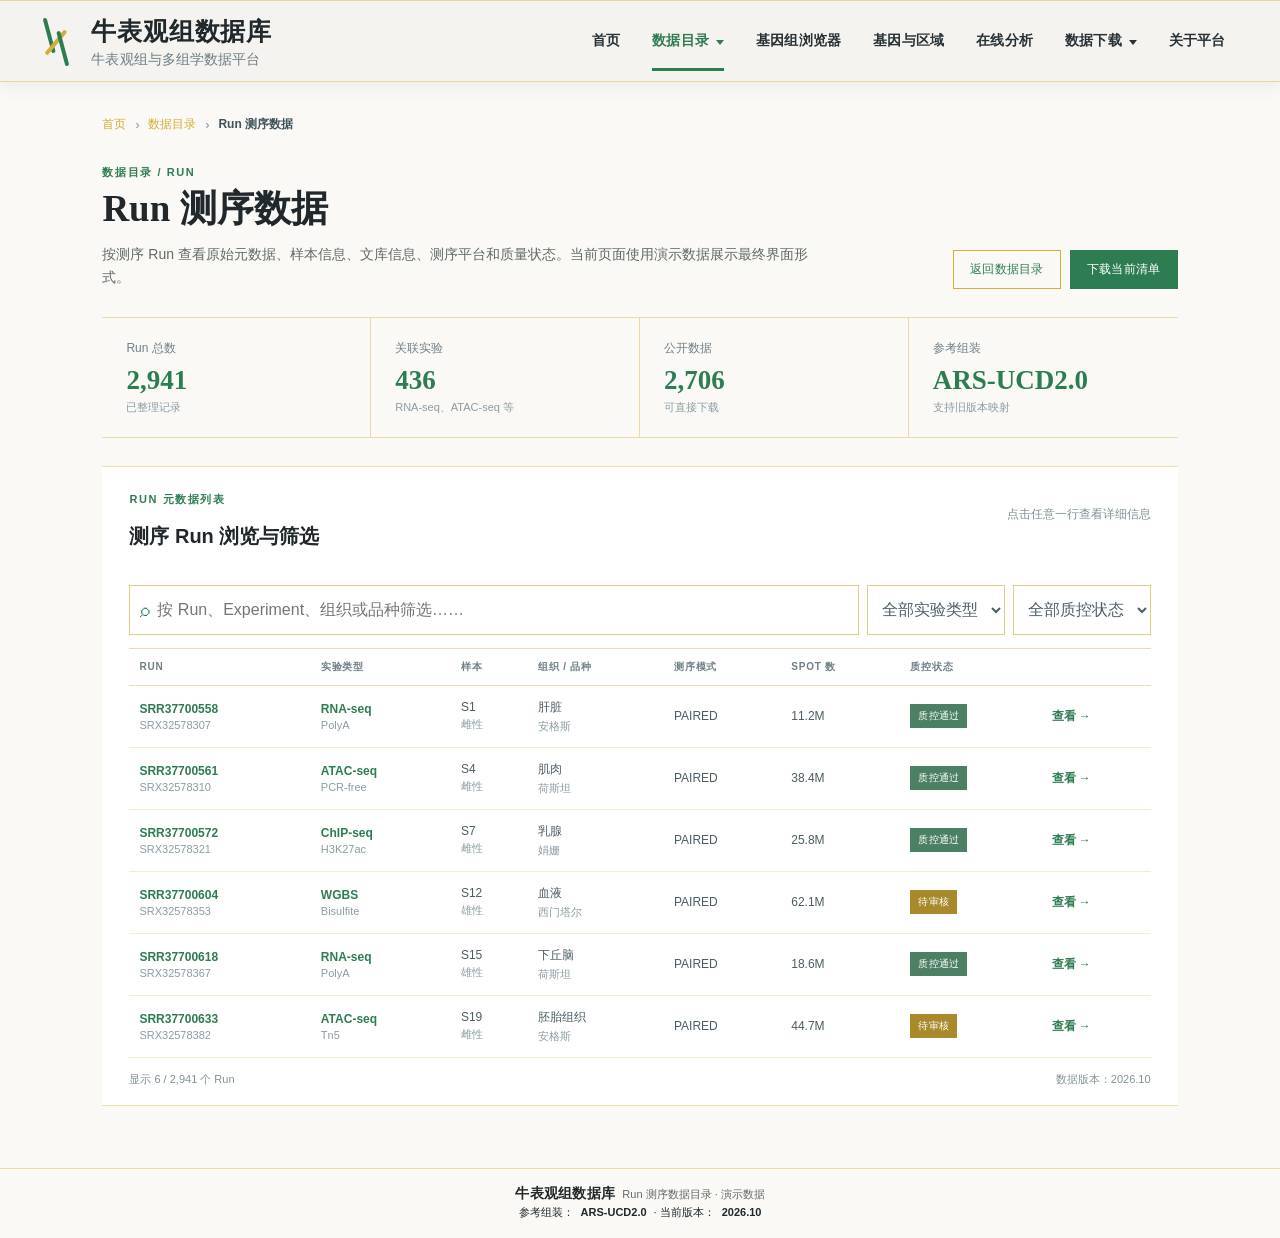
==== run.html @ 30abdaf6 "Deploy bovine demo site" ====
<!doctype html>
<html lang="zh-CN">
  <head>
    <meta charset="UTF-8" />
    <meta name="viewport" content="width=device-width, initial-scale=1.0" />
    <title>Run 测序数据 | 牛表观组数据库</title>
    <link rel="stylesheet" href="styles.css" />
  </head>
  <body>
    <header class="site-header">
      <div class="brand-strip">
        <div class="brand-wrap">
          <div class="brand-mark" aria-hidden="true"><span></span><span></span><span></span></div>
          <div>
            <div class="brand-title">牛表观组数据库</div>
            <div class="brand-subtitle">牛表观组与多组学数据平台</div>
          </div>
        </div>
      </div>
      <nav class="main-nav" aria-label="主导航">
        <a href="index.html">首页</a>
        <div class="nav-dropdown">
          <button class="nav-trigger active" type="button" aria-expanded="false">数据目录 <span class="nav-caret" aria-hidden="true"></span></button>
          <div class="dropdown-menu"><a href="run.html">Run 测序数据</a></div>
        </div>
        <a href="index.html#browser">基因组浏览器</a>
        <a href="index.html#gene">基因与区域</a>
        <a href="index.html#analysis">在线分析</a>
        <a href="index.html#downloads">数据下载 <span class="nav-caret" aria-hidden="true"></span></a>
        <a href="index.html#about">关于平台</a>
      </nav>
    </header>

    <main id="run-page">
      <div class="breadcrumb"><a href="index.html">首页</a><span>›</span><a href="index.html#catalog">数据目录</a><span>›</span><strong>Run 测序数据</strong></div>
      <section class="run-page-intro">
        <div>
          <div class="section-kicker">数据目录 / RUN</div>
          <h1>Run 测序数据</h1>
          <p>按测序 Run 查看原始元数据、样本信息、文库信息、测序平台和质量状态。当前页面使用演示数据展示最终界面形式。</p>
        </div>
        <div class="run-page-actions"><a class="button ghost" href="index.html#catalog">返回数据目录</a><button class="button primary" type="button">下载当前清单</button></div>
      </section>

      <section class="run-overview" aria-label="Run 数据概览">
        <div><span>Run 总数</span><strong>2,941</strong><small>已整理记录</small></div>
        <div><span>关联实验</span><strong>436</strong><small>RNA-seq、ATAC-seq 等</small></div>
        <div><span>公开数据</span><strong>2,706</strong><small>可直接下载</small></div>
        <div><span>参考组装</span><strong>ARS-UCD2.0</strong><small>支持旧版本映射</small></div>
      </section>

      <section class="runs-card run-data-section" id="run-data">
        <div class="panel-heading runs-heading"><div><div class="section-kicker">RUN 元数据列表</div><h2>测序 Run 浏览与筛选</h2></div><span class="table-note">点击任意一行查看详细信息</span></div>
        <div class="table-tools">
          <label class="table-search"><span>⌕</span><input id="runSearch" type="search" placeholder="按 Run、Experiment、组织或品种筛选……" /></label>
          <select id="assayFilter"><option value="all">全部实验类型</option><option value="RNA-seq">RNA-seq</option><option value="ATAC-seq">ATAC-seq</option><option value="ChIP-seq">ChIP-seq</option><option value="WGBS">WGBS</option></select>
          <select id="statusFilter"><option value="all">全部质控状态</option><option value="QC passed">质控通过</option><option value="Review">待审核</option></select>
        </div>
        <div class="table-wrap">
          <table>
            <thead><tr><th>Run</th><th>实验类型</th><th>样本</th><th>组织 / 品种</th><th>测序模式</th><th>Spot 数</th><th>质控状态</th><th></th></tr></thead>
            <tbody id="runTableBody"></tbody>
          </table>
        </div>
        <div class="table-footer"><span id="runCount">显示 6 / 2,941 个 Run</span><span>数据版本：2026.10</span></div>
      </section>
    </main>

    <footer class="site-footer"><div><strong>牛表观组数据库</strong><span>Run 测序数据目录 · 演示数据</span></div><div>参考组装：<b>ARS-UCD2.0</b> · 当前版本：<b>2026.10</b></div></footer>

    <div id="runDrawer" class="drawer-backdrop" aria-hidden="true">
      <aside class="run-drawer" role="dialog" aria-modal="true" aria-labelledby="drawerTitle">
        <button id="closeDrawer" class="close-button" type="button" aria-label="关闭">×</button>
        <div class="section-kicker">RUN 详情</div><h2 id="drawerTitle">SRR37700558</h2><p id="drawerSubtitle" class="drawer-subtitle">RNA-seq · S1 · 雌性</p>
        <div id="drawerBody" class="drawer-grid"></div>
        <div class="drawer-actions"><button class="button primary" type="button">打开浏览器</button><button class="button ghost" type="button">下载元数据</button></div>
      </aside>
    </div>
    <script src="app.js"></script>
  </body>
</html>
---- styles.css ----
:root {
  --maroon: #2E7D52;
  --maroon-dark: #246441;
  --ink: #20282c;
  --muted: #626a65;
  --paper: #ffffff;
  --surface: #FAF9F6;
  --cream: #FAF9F6;
  --line: rgba(212, 175, 55, .42);
  --gold: #D4AF37;
  --nav-bg: #f4f3ef;
  --nav-bg-hover: #f4f3ef;
  --nav-text: #273136;
  --shadow: 0 10px 30px rgba(56, 67, 54, .08);
}

* { box-sizing: border-box; }
html { scroll-behavior: smooth; }
body { margin: 0; overflow-x: hidden; background: var(--cream); color: var(--ink); font-family: Arial, Helvetica, sans-serif; }
a { color: inherit; text-decoration: none; }
button, input, select { font: inherit; }
.site-header { position: sticky; top: 0; z-index: 15; max-width: none; margin: 0; padding: 0 3vw; background: var(--nav-bg); border-top: 1px solid var(--line); border-bottom: 1px solid var(--line); display: flex; align-items: center; justify-content: space-between; gap: 18px; box-shadow: 0 4px 16px rgba(56, 67, 54, .08); }
.brand-strip { min-height: 78px; flex: 1 1 auto; padding: 9px 0 7px; display: flex; align-items: center; justify-content: space-between; gap: 16px; }
.brand-wrap { display: flex; align-items: center; gap: 17px; }
.brand-mark { width: 36px; height: 46px; position: relative; display: flex; gap: 4px; align-items: center; justify-content: center; transform: rotate(12deg); }
.brand-mark span { display: block; height: 36px; width: 4px; border-radius: 5px; background: var(--maroon); }
.brand-mark span:nth-child(1) { transform: translateY(-5px) rotate(-27deg); }
.brand-mark span:nth-child(2) { height: 31px; background: var(--gold); transform: rotate(28deg); }
.brand-mark span:nth-child(3) { transform: translateY(5px) rotate(-27deg); }
.brand-title { color: var(--ink); font: 700 25px Georgia, serif; letter-spacing: .8px; }
.brand-title span { font-weight: 400; }
.brand-subtitle { margin-top: 3px; color: #6e7d83; font: 14px Georgia, serif; letter-spacing: .1px; }
.main-nav { display: flex; align-items: stretch; justify-content: flex-end; flex: 0 0 auto; }
.main-nav a, .main-nav .nav-trigger { position: relative; display: flex; align-items: center; min-height: 80px; color: var(--nav-text); padding: 0 16px; font-size: 14px; font-weight: 600; letter-spacing: .2px; white-space: nowrap; transition: color .2s, background .2s; }
.main-nav a:hover, .main-nav .nav-trigger:hover { color: var(--nav-text); background: var(--nav-bg); }
.main-nav a.active, .main-nav .nav-trigger.active { color: var(--maroon); background: var(--nav-bg); }
.main-nav a.active:after, .main-nav .nav-trigger.active:after { content: ""; position: absolute; right: 16px; bottom: 10px; left: 16px; height: 3px; background: var(--maroon); }
.nav-dropdown { position: relative; display: flex; align-items: stretch; }
.nav-trigger { display: flex; align-items: center; border: 0; background: transparent; cursor: pointer; }
.nav-dropdown:hover .dropdown-menu, .nav-dropdown.open .dropdown-menu { display: block; }
.dropdown-menu { position: absolute; top: calc(100% - 1px); left: 0; z-index: 30; display: none; width: max-content; min-width: 100%; max-width: min(320px, 80vw); max-height: min(60vh, 360px); overflow-y: auto; padding: 7px 0; background: var(--paper); border: 1px solid var(--line); box-shadow: 0 8px 18px rgba(56, 67, 54, .13); }
.dropdown-menu a { display: block; padding: 10px 14px; color: var(--nav-text); white-space: nowrap; }
.dropdown-menu a:hover { background: var(--nav-bg); }
.nav-caret { display: inline-block; width: 0; height: 0; margin-left: 7px; border-top: 5px solid currentColor; border-right: 4px solid transparent; border-left: 4px solid transparent; transform: translateY(1px); }
.nav-dropdown.open .nav-caret { transform: translateY(-1px) rotate(180deg); }
main { --main-pad: clamp(48px, 8vw, 120px); width: 100%; margin: 0; padding: 34px var(--main-pad) 62px; background: var(--surface); border-left: 0; border-right: 0; }
main#home { padding-top: 0; }
.portal-intro { overflow: hidden; margin-top: 0; margin-left: calc(var(--main-pad) * -1); margin-right: calc(var(--main-pad) * -1); padding: 0 calc(var(--main-pad) + 5vw) 25px; background: var(--surface); border-top: 0; border-bottom: 0; }
.portal-intro .hero-shell { margin: 0; padding-left: 0; padding-right: 0; border: 0; background: transparent; }
.portal-intro .hero-shell:before, .portal-intro .hero-shell:after { display: none; }
.portal-intro .search-band { margin-top: 0; padding-top: 25px; border-top: 0; border-bottom: 0; background: transparent; }
.hero-shell { min-height: 300px; padding: 42px 48px 36px; border: 1px solid var(--line); background: transparent; display: grid; grid-template-columns: minmax(0, 1fr) minmax(0, 1fr); gap: 32px; align-items: center; overflow: hidden; position: relative; }
.hero-shell:before, .hero-shell:after { content: ""; position: absolute; border-radius: 50%; filter: blur(1px); opacity: .28; }
.hero-shell:before { width: 190px; height: 190px; left: -102px; top: -70px; background: #c8dfe1; }
.hero-shell:after { width: 260px; height: 180px; right: -100px; bottom: -105px; background: #b5d0d0; }
.hero-copy { position: relative; z-index: 1; max-width: 600px; }
.eyebrow, .section-kicker { margin: 0 0 8px; color: var(--maroon); font-size: 11px; font-weight: 700; letter-spacing: 1.6px; }
.hero-copy h1 { margin: 0; color: var(--ink); font: 700 49px/1.12 Georgia, serif; letter-spacing: -.8px; }
.hero-copy h1:after { content: ""; display: block; width: 62px; height: 2px; margin-top: 24px; background: var(--gold); }
.hero-copy h1 em { color: var(--maroon); font-weight: 400; }
.hero-text { max-width: 640px; margin: 17px 0 24px; color: #3f484d; font-size: 17px; line-height: 1.72; }
.hero-actions, .link-row, .drawer-actions { display: flex; gap: 10px; flex-wrap: wrap; }
.button { border: 1px solid transparent; cursor: pointer; padding: 10px 16px; font-size: 12px; letter-spacing: .3px; transition: transform .18s, box-shadow .18s, background .18s; }
.button:hover { transform: translateY(-1px); box-shadow: 0 5px 13px rgba(28, 70, 78, .13); }
.button.primary { color: #fff; background: var(--maroon); }
.button.primary:hover { background: var(--maroon-dark); }
.button.ghost { color: var(--maroon); background: transparent; border-color: var(--gold); }
.hero-art { position: relative; z-index: 1; align-self: center; justify-self: end; width: min(100%, 700px); }
.hero-art img { display: block; width: 100%; max-width: 100%; height: auto; aspect-ratio: 4 / 3; object-fit: cover; border-radius: 2px; }
.intro-grid, .content-grid { display: grid; grid-template-columns: 1fr; gap: 0; margin: 22px 5vw 0; background: var(--surface); border-top: 1px solid var(--line); border-bottom: 1px solid var(--line); }
.paper-card { background: var(--paper); }
.intro-card, .search-card, .assay-card, .release-card { padding: 27px; }
.intro-card, .assay-card { border: 0; box-shadow: none; }
.search-band { margin-top: 22px; padding: 24px 0; border-top: 1px solid var(--line); border-bottom: 1px solid var(--line); }
.search-card { margin: 0; border: 0; background: transparent; box-shadow: none; }
.search-examples { margin: 12px 0 0; color: var(--maroon); font-size: 13px; line-height: 1.6; }
.release-card { border: 0; border-left: 1px solid var(--line); box-shadow: none; }
.assay-card { padding-left: 0; padding-right: 0; }
.paper-card h2 { margin: 0; color: var(--ink); font: 700 23px/1.25 Georgia, serif; }
.intro-card h2 { max-width: 500px; }
.intro-card p { max-width: 590px; margin: 13px 0 17px; color: var(--muted); font-size: 14px; line-height: 1.65; }
.link-row { gap: 20px; }
.link-row a, .panel-heading a, .table-footer a { color: var(--maroon); font-size: 12px; font-weight: 700; }
.link-row span { color: var(--gold); padding-left: 4px; }
.portal-intro .search-card { background: transparent; }
.quick-search { display: flex; gap: 0; margin-top: 18px; }
.search-input-wrap { position: relative; display: flex; align-items: center; min-width: 0; flex: 1; border: 1px solid rgba(212, 175, 55, .62); background: var(--paper); }
.search-icon { flex: 0 0 auto; padding-left: 14px; color: var(--maroon); font-size: 25px; line-height: 1; transform: translateY(-1px); }
.quick-search input, .table-search input { min-width: 0; flex: 1; border: 0; background: transparent; color: var(--ink); padding: 15px 13px 15px 10px; outline: none; }
.quick-search input::placeholder { color: #7a898f; opacity: 1; }
.quick-search input:focus, .table-search input:focus, select:focus { border-color: var(--maroon); box-shadow: none; }
.search-input-wrap:focus-within { border-color: var(--maroon); box-shadow: 0 0 0 3px rgba(46, 125, 82, .1); }
.quick-search .button { min-width: 118px; border: 1px solid var(--maroon); }
.search-feedback { min-height: 18px; margin: 8px 0 0; color: #718188; font-size: 12px; }
.search-links { display: flex; gap: 16px; flex-wrap: wrap; }
.search-links a { color: var(--maroon); font-size: 12px; text-decoration: underline; text-underline-offset: 3px; }
.stats-grid { display: grid; grid-template-columns: repeat(4, 1fr); gap: 0; margin: 22px 5vw 0; background: var(--surface); border-top: 1px solid var(--line); border-bottom: 1px solid var(--line); }
.stat-card { padding: 18px 20px 16px; background: transparent; border-right: 1px solid var(--line); }
.stat-card:last-child { border-right: 0; }
.stat-card span, .stat-card small { display: block; color: var(--muted); font-size: 12px; }
.stat-card strong { display: block; margin: 7px 0 3px; color: var(--maroon); font: 700 29px Georgia, serif; }
.stat-card small { color: #819196; font-size: 11px; }
.panel-heading { display: flex; align-items: flex-start; justify-content: space-between; gap: 15px; margin-bottom: 20px; }
.panel-heading h2 { font-size: 20px; }
.panel-heading a { white-space: nowrap; padding-top: 14px; }
.assay-list { display: grid; gap: 14px; }
.assay-row { display: grid; grid-template-columns: 1.6fr 42px 1.5fr; gap: 10px; align-items: center; font-size: 13px; }
.assay-row > div:first-child { white-space: nowrap; }
.assay-row strong { color: var(--maroon); font-size: 13px; text-align: right; }
.dot { display: inline-block; width: 8px; height: 8px; margin-right: 8px; border-radius: 50%; vertical-align: 1px; }
.dot.rna { background: #2E7D52; } .dot.atac { background: #5d9a73; } .dot.chip { background: #246441; } .dot.methyl { background: #D4AF37; } .dot.hic { background: #b9962f; }
.bar { height: 6px; background: #ebe8dc; overflow: hidden; }
.bar i { display: block; height: 100%; background: linear-gradient(90deg, #2E7D52, #D4AF37); }
.legend { display: flex; gap: 14px; flex-wrap: wrap; margin-top: 21px; color: var(--muted); font-size: 11px; }
.legend .dot { margin-right: 5px; }
.release-card { background: var(--paper); }
.release-item { display: grid; grid-template-columns: 52px 1fr; gap: 12px; padding: 12px 0; border-top: 1px solid var(--line); }
.release-date { padding: 6px 0; color: var(--maroon); font: 700 20px Georgia, serif; text-align: center; }
.release-date span { display: block; margin-top: 2px; color: #87979d; font: 700 10px Arial, sans-serif; letter-spacing: 1px; }
.release-item strong { display: block; margin: 3px 0 5px; font-size: 13px; }
.release-item p { margin: 0; color: var(--muted); font-size: 12px; line-height: 1.4; }
.runs-card { margin-top: 22px; padding: 25px 0 18px; background: var(--paper); border-top: 1px solid var(--line); border-bottom: 1px solid var(--line); }
.runs-card .panel-heading, .runs-card .table-tools, .runs-card .table-wrap, .runs-card .table-footer { margin-left: 27px; margin-right: 27px; }
.runs-heading { margin-bottom: 18px; }
.table-tools { display: flex; gap: 8px; margin-bottom: 13px; }
.table-search { display: flex; flex: 1; align-items: center; border: 1px solid rgba(212, 175, 55, .62); background: var(--paper); }
.table-search span { color: var(--maroon); padding-left: 10px; font-size: 19px; }
.table-search input { border: 0; padding-left: 7px; box-shadow: none !important; }
select { border: 1px solid rgba(212, 175, 55, .62); background: var(--paper); color: #4d5f66; padding: 0 10px; outline: none; }
.table-wrap { overflow-x: auto; }
table { width: 100%; min-width: 850px; border-collapse: collapse; font-size: 12px; }
th { padding: 11px 10px; color: #6f7f86; border-top: 1px solid var(--line); border-bottom: 1px solid var(--line); font-size: 10px; letter-spacing: .8px; text-align: left; text-transform: uppercase; }
td { padding: 13px 10px; border-bottom: 1px solid rgba(212, 175, 55, .24); color: #4b5c63; vertical-align: middle; }
tbody tr { cursor: pointer; transition: background .18s; }
tbody tr:hover { background: #f3f5ee; }
td strong { color: var(--maroon); font-size: 12px; }
.subcell { display: block; margin-top: 3px; color: #8c9ca2; font-size: 11px; }
.badge { display: inline-block; padding: 5px 8px; color: #fff; background: #4c8065; font-size: 10px; letter-spacing: .2px; }
.badge.review { background: #a8892b; }
.view-link { color: var(--maroon); font-weight: 700; white-space: nowrap; }
.table-footer { display: flex; justify-content: space-between; gap: 12px; padding-top: 14px; color: #819196; font-size: 11px; }
.site-footer { display: flex; flex-direction: column; align-items: center; justify-content: center; gap: 2px; padding: 16px max(30px, calc((100% - 1180px) / 2)) 18px; color: var(--ink); background: var(--cream); border-top: 1px solid var(--line); text-align: center; font-size: 11px; line-height: 1.35; }
.site-footer > div { display: flex; align-items: center; justify-content: center; gap: 7px; flex-wrap: wrap; }
.site-footer strong { display: inline; margin: 0; color: var(--ink); font: 700 14px Georgia, serif; letter-spacing: .3px; }
.site-footer span { color: var(--muted); }
.site-footer b { color: var(--ink); font-weight: 600; }
.breadcrumb { display: flex; align-items: center; gap: 9px; margin: 0 0 22px; color: #7f9097; font-size: 12px; }
.breadcrumb a { color: var(--gold); }
.breadcrumb strong { color: #40535b; font-weight: 700; }
.run-page-intro { display: flex; align-items: flex-end; justify-content: space-between; gap: 24px; padding: 10px 0 28px; border-bottom: 1px solid var(--line); }
.run-page-intro h1 { margin: 0; color: var(--ink); font: 700 37px/1.15 Georgia, serif; }
.run-page-intro p { max-width: 720px; margin: 12px 0 0; color: var(--muted); font-size: 14px; line-height: 1.65; }
.run-page-actions { display: flex; gap: 9px; flex: 0 0 auto; }
.run-overview { display: grid; grid-template-columns: repeat(4, 1fr); margin: 0 0 28px; border-bottom: 1px solid var(--line); }
.run-overview > div { padding: 22px 24px; border-right: 1px solid var(--line); }
.run-overview > div:last-child { border-right: 0; }
.run-overview span, .run-overview small { display: block; color: #718188; font-size: 12px; }
.run-overview strong { display: block; margin: 8px 0 4px; color: var(--maroon); font: 700 27px Georgia, serif; }
.run-overview small { color: #8c9ca2; font-size: 11px; }
.run-data-section { margin-top: 0; }
.table-note { padding-top: 14px; color: #819196; font-size: 12px; }
.drawer-backdrop { position: fixed; inset: 0; z-index: 20; display: none; background: rgba(24, 58, 60, .42); }
.drawer-backdrop.open { display: block; }
.run-drawer { width: min(480px, 100%); height: 100%; margin-left: auto; padding: 34px 30px; overflow-y: auto; background: #ffffff; box-shadow: -12px 0 30px rgba(24, 58, 60, .18); animation: slide-in .22s ease-out; }
@keyframes slide-in { from { transform: translateX(30px); opacity: 0; } to { transform: translateX(0); opacity: 1; } }
.close-button { float: right; border: 0; background: transparent; color: #6f7f86; cursor: pointer; font-size: 29px; line-height: 1; }
.run-drawer h2 { margin: 8px 0 4px; color: var(--ink); font: 700 30px Georgia, serif; }
.drawer-subtitle { margin: 0 0 23px; color: #718188; font-size: 13px; }
.drawer-grid { display: grid; grid-template-columns: 1fr 1fr; border-top: 1px solid var(--line); }
.drawer-grid div { padding: 13px 0; border-bottom: 1px solid rgba(212, 175, 55, .24); }
.drawer-grid dt { color: #829399; font-size: 10px; letter-spacing: .6px; text-transform: uppercase; }
.drawer-grid dd { margin: 5px 0 0; color: #2f4148; font-size: 13px; }
.drawer-actions { margin-top: 24px; }
.sr-only { position: absolute; width: 1px; height: 1px; padding: 0; margin: -1px; overflow: hidden; clip: rect(0, 0, 0, 0); white-space: nowrap; border: 0; }
@media (max-width: 900px) {
  .site-header { align-items: stretch; flex-direction: column; gap: 0; }
  .brand-strip { align-items: flex-start; flex-direction: column; min-height: 104px; }
  .main-nav { justify-content: flex-start; overflow-x: auto; border-top: 1px solid var(--line); }
  .main-nav a, .main-nav .nav-trigger { min-height: auto; padding: 16px 18px; font-size: 13px; }
  .main-nav a.active:after, .main-nav .nav-trigger.active:after { right: 18px; bottom: 7px; left: 18px; }
  .hero-shell, .hero-copy, .hero-art { min-width: 0; }
  .hero-shell { grid-template-columns: minmax(0, 1fr); }
  .hero-art { width: 100%; max-width: 570px; margin: 0 auto; justify-self: center; }
  .intro-grid, .content-grid { grid-template-columns: 1fr; }
  .run-page-intro { align-items: flex-start; flex-direction: column; }
  .run-overview { grid-template-columns: repeat(2, 1fr); }
  .run-overview > div:nth-child(2) { border-right: 0; }
  .run-overview > div:nth-child(-n+2) { border-bottom: 1px solid var(--line); }
  .stats-grid { grid-template-columns: repeat(2, 1fr); }
}
@media (min-width: 901px) and (max-width: 1100px) {
  .site-header { padding-left: 20px; padding-right: 20px; }
  .brand-title { font-size: 26px; white-space: nowrap; }
  .brand-subtitle { font-size: 16px; white-space: nowrap; }
  .main-nav a, .main-nav .nav-trigger { padding-left: 10px; padding-right: 10px; font-size: 12px; }
}
@media (max-width: 600px) {
  .site-header, main { padding-left: 17px; padding-right: 17px; }
  main { --main-pad: 17px; }
  .brand-strip { padding-left: 0; padding-right: 0; }
  .brand-title { font-size: 26px; }
  .brand-subtitle { font-size: 17px; }
  .main-nav { justify-content: flex-start; overflow-x: auto; flex-wrap: nowrap; padding: 0; margin: 0 -17px; }
  .main-nav a, .main-nav .nav-trigger { flex: 0 0 auto; padding: 14px 16px; font-size: 11px; }
  .hero-shell { padding: 25px 22px 17px; }
  .hero-copy h1 { font-size: 34px; }
  .stats-grid { gap: 8px; }
  .stat-card { padding: 14px; }
  .stat-card strong { font-size: 24px; }
  .intro-card, .assay-card, .release-card { padding-left: 18px; padding-right: 18px; }
  .search-card { margin-right: 0; margin-left: 0; padding-left: 0; padding-right: 0; }
  .runs-card .panel-heading, .runs-card .table-tools, .runs-card .table-wrap, .runs-card .table-footer { margin-left: 18px; margin-right: 18px; }
  .quick-search, .table-tools { flex-direction: column; }
  .search-input-wrap { width: 100%; }
  .quick-search .button { width: 100%; }
  .table-tools select { min-height: 38px; }
  .site-footer { flex-direction: column; padding: 14px 17px 16px; }
}
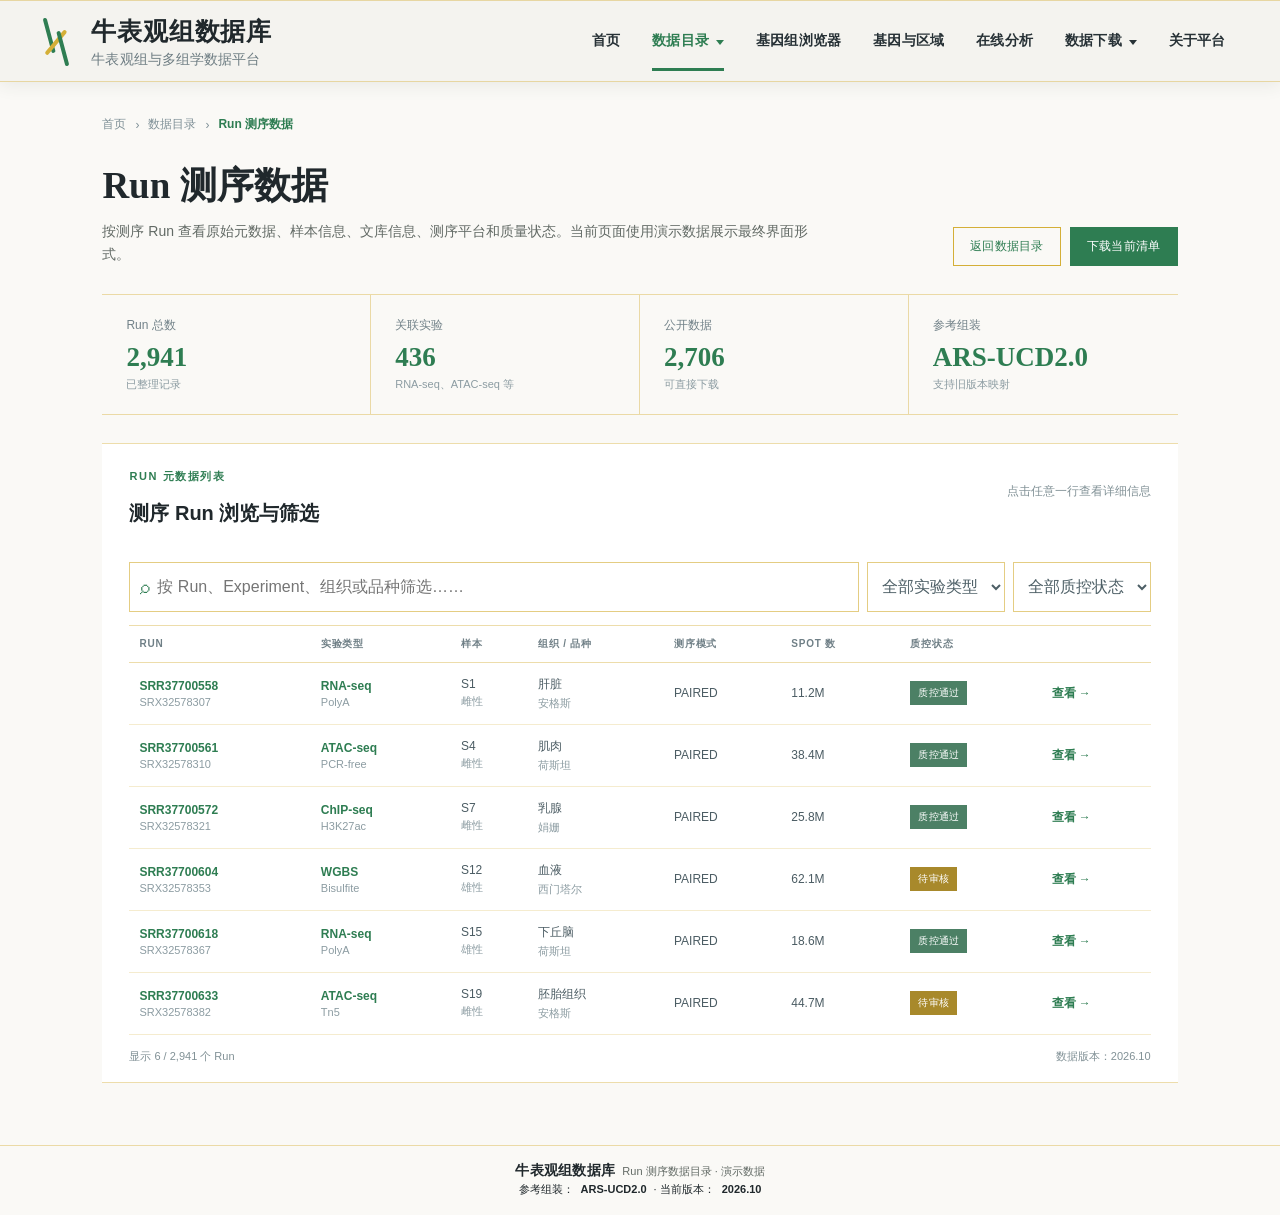
==== commit 0e286d44: "Update run page styling" ====
--- a/run.html
+++ b/run.html
@@ -35,7 +35,6 @@
       <div class="breadcrumb"><a href="index.html">首页</a><span>›</span><a href="index.html#catalog">数据目录</a><span>›</span><strong>Run 测序数据</strong></div>
       <section class="run-page-intro">
         <div>
-          <div class="section-kicker">数据目录 / RUN</div>
           <h1>Run 测序数据</h1>
           <p>按测序 Run 查看原始元数据、样本信息、文库信息、测序平台和质量状态。当前页面使用演示数据展示最终界面形式。</p>
         </div>
--- a/styles.css
+++ b/styles.css
@@ -39,7 +39,7 @@
 .nav-trigger { display: flex; align-items: center; border: 0; background: transparent; cursor: pointer; }
 .nav-dropdown:hover .dropdown-menu, .nav-dropdown.open .dropdown-menu { display: block; }
 .dropdown-menu { position: absolute; top: calc(100% - 1px); left: 0; z-index: 30; display: none; width: max-content; min-width: 100%; max-width: min(320px, 80vw); max-height: min(60vh, 360px); overflow-y: auto; padding: 7px 0; background: var(--paper); border: 1px solid var(--line); box-shadow: 0 8px 18px rgba(56, 67, 54, .13); }
-.dropdown-menu a { display: block; padding: 10px 14px; color: var(--nav-text); white-space: nowrap; }
+.dropdown-menu a { display: block; min-height: auto; padding: 10px 14px; color: var(--nav-text); white-space: nowrap; }
 .dropdown-menu a:hover { background: var(--nav-bg); }
 .nav-caret { display: inline-block; width: 0; height: 0; margin-left: 7px; border-top: 5px solid currentColor; border-right: 4px solid transparent; border-left: 4px solid transparent; transform: translateY(1px); }
 .nav-dropdown.open .nav-caret { transform: translateY(-1px) rotate(180deg); }
@@ -145,8 +145,9 @@
 .site-footer span { color: var(--muted); }
 .site-footer b { color: var(--ink); font-weight: 600; }
 .breadcrumb { display: flex; align-items: center; gap: 9px; margin: 0 0 22px; color: #7f9097; font-size: 12px; }
-.breadcrumb a { color: var(--gold); }
-.breadcrumb strong { color: #40535b; font-weight: 700; }
+.breadcrumb a { color: #7f9097; }
+.breadcrumb a:hover { color: var(--nav-text); }
+.breadcrumb strong { color: var(--maroon); font-weight: 700; }
 .run-page-intro { display: flex; align-items: flex-end; justify-content: space-between; gap: 24px; padding: 10px 0 28px; border-bottom: 1px solid var(--line); }
 .run-page-intro h1 { margin: 0; color: var(--ink); font: 700 37px/1.15 Georgia, serif; }
 .run-page-intro p { max-width: 720px; margin: 12px 0 0; color: var(--muted); font-size: 14px; line-height: 1.65; }
